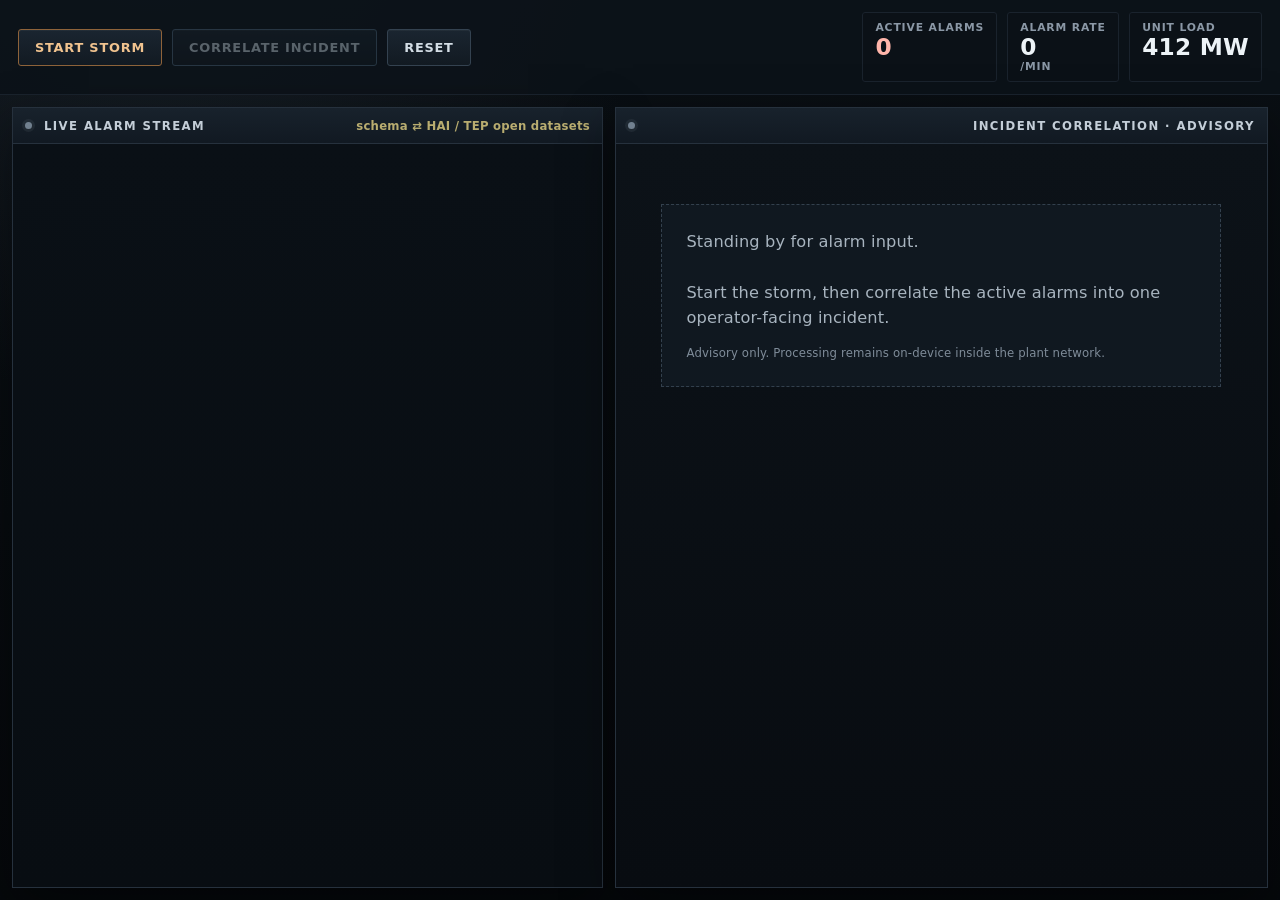
==== alarm_storm_demo.html @ d85c7715 "Initial pitch demo" ====
<!DOCTYPE html>
<html lang="en">
<head>
<meta charset="UTF-8">
<title>EdgeOps Control Room - Alarm Correlation Panel</title>
<style>
  :root{
    --bg:#070b0f;
    --bg2:#0b1117;
    --panel:#111820;
    --panel2:#0d141b;
    --panel3:#151e27;
    --line:#26313d;
    --line-soft:#1a232d;
    --text:#d9e2ea;
    --muted:#8b98a6;
    --faint:#5f6d7b;
    --steel:#aab6c2;
    --blue:#6f9fbe;
    --green:#75b77b;
    --red:#d85a5a;
    --orange:#d98a46;
    --yellow:#cbb75a;
    --dim-sev:#778392;
    --shadow:0 18px 50px rgba(0,0,0,.38);
    font-size:15px;
  }
  *{box-sizing:border-box; margin:0; padding:0;}
  html,body{height:100%;}
  body{
    min-height:100vh;
    overflow:hidden;
    display:flex;
    flex-direction:column;
    color:var(--text);
    font-family:"Aptos Display","Segoe UI Variable","Segoe UI",Roboto,system-ui,-apple-system,BlinkMacSystemFont,sans-serif;
    background:
      radial-gradient(circle at 12% -12%, rgba(73,91,108,.24), transparent 34%),
      linear-gradient(180deg,#0a0f14 0%,#070b0f 58%,#05080b 100%);
    letter-spacing:.01em;
  }
  body::before{
    content:"";
    position:fixed;
    inset:0;
    pointer-events:none;
    opacity:.26;
    background-image:linear-gradient(rgba(255,255,255,.025) 1px, transparent 1px),linear-gradient(90deg, rgba(255,255,255,.018) 1px, transparent 1px);
    background-size:32px 32px,32px 32px;
  }

  .statusHooks{display:none;}
  .badge{
    display:inline-flex;
    align-items:center;
    min-height:24px;
    padding:3px 9px;
    border-radius:3px;
    border:1px solid var(--line);
    background:#111922;
    color:#b8c4ce;
    font-size:.68rem;
    font-weight:800;
    letter-spacing:.07em;
    text-transform:uppercase;
    white-space:nowrap;
  }
  .badge.offline{background:#132015; color:#a9d5a9; border-color:#315437;}
  .badge.llm{background:#121b23; color:#b7cad8; border-color:#334657;}
  .badge.data{background:#171a20; color:#d4c47a; border-color:#5c5130;}

  .toolbar{
    position:relative;
    z-index:1;
    display:grid;
    grid-template-columns:auto auto auto 1fr;
    gap:10px;
    align-items:center;
    padding:12px 18px;
    background:rgba(12,19,26,.92);
    border-bottom:1px solid var(--line-soft);
  }
  button{
    font-family:inherit;
    font-size:.86rem;
    font-weight:800;
    letter-spacing:.06em;
    text-transform:uppercase;
    padding:10px 16px;
    border-radius:3px;
    border:1px solid #344250;
    cursor:pointer;
    background:linear-gradient(180deg,#1a2530,#121a22);
    color:#d3dde5;
    transition:border-color .15s, background .15s, transform .15s;
    box-shadow:inset 0 1px 0 rgba(255,255,255,.04);
  }
  button:hover{border-color:#698094; background:linear-gradient(180deg,#202c38,#151f28);}
  button:active{transform:translateY(1px);}
  button:disabled{opacity:.38; cursor:not-allowed; transform:none;}
  #btnStorm{border-color:#8e633a; color:#f0c38f;}
  #btnCorrelate{border-color:#526f86; color:#d6e5ef;}
  #btnCorrelate.pulse{animation:pulse 1.3s infinite;}
  @keyframes pulse{0%,100%{box-shadow:0 0 0 0 rgba(111,159,190,.34);}50%{box-shadow:0 0 0 7px rgba(111,159,190,0);}}

  .stats{
    justify-self:end;
    display:grid;
    grid-template-columns:repeat(3, minmax(112px,auto));
    gap:10px;
    color:var(--muted);
    font-size:.72rem;
    font-weight:800;
    letter-spacing:.08em;
    text-transform:uppercase;
  }
  .stats span{
    display:flex;
    flex-direction:column;
    gap:1px;
    min-width:112px;
    padding:8px 12px;
    background:#0b1117;
    border:1px solid var(--line-soft);
    border-radius:3px;
  }
  .stats b{color:#edf3f7; font-size:1.55rem; line-height:1.05; letter-spacing:.01em;}
  .stats .alarmcount b{color:#ffb5aa;}

  main{
    position:relative;
    z-index:1;
    flex:1;
    display:grid;
    grid-template-columns:minmax(420px,.95fr) minmax(480px,1.05fr);
    gap:12px;
    min-height:0;
    padding:12px;
  }

  .alarmPanel,
  .incidentPanel{
    display:flex;
    flex-direction:column;
    min-height:0;
    overflow:hidden;
    background:linear-gradient(180deg,rgba(17,24,32,.96),rgba(10,15,20,.96));
    border:1px solid var(--line);
    box-shadow:var(--shadow);
  }
  .panelTitle{
    display:flex;
    align-items:center;
    justify-content:space-between;
    gap:12px;
    min-height:36px;
    padding:9px 12px;
    font-size:.78rem;
    font-weight:900;
    letter-spacing:.12em;
    text-transform:uppercase;
    color:#c4ced8;
    background:linear-gradient(180deg,#18222c,#111922);
    border-bottom:1px solid var(--line);
  }
  .panelTitle::before{
    content:"";
    width:7px;
    height:7px;
    border-radius:50%;
    background:#71808f;
    box-shadow:0 0 0 3px rgba(113,128,143,.12);
    flex:0 0 auto;
  }
  .panelTitle span{margin-left:auto; color:#b9ad70 !important; font-weight:700; text-transform:none; letter-spacing:.02em;}

  #alarmList{
    flex:1;
    overflow-y:auto;
    padding:8px;
    background:linear-gradient(180deg,#0a1016,#080d12);
  }
  #alarmList::-webkit-scrollbar,
  #incidentBody::-webkit-scrollbar{width:10px;}
  #alarmList::-webkit-scrollbar-thumb,
  #incidentBody::-webkit-scrollbar-thumb{background:#26313d; border:2px solid #0a1016;}
  .alarm{
    display:grid;
    grid-template-columns:76px 62px minmax(92px,120px) minmax(0,1fr);
    gap:8px;
    align-items:center;
    min-height:34px;
    padding:7px 9px;
    margin-bottom:4px;
    border:1px solid #1a232d;
    border-left:5px solid #596575;
    border-radius:2px;
    background:#101820;
    font-size:.86rem;
    line-height:1.25;
    animation:slidein .22s ease;
  }
  @keyframes slidein{from{opacity:0; transform:translateY(-5px);}to{opacity:1; transform:translateY(0);}}
  .alarm span{min-width:0; overflow:hidden; text-overflow:ellipsis; white-space:nowrap;}
  .alarm .t{color:#a3afba; font-size:.8rem; font-weight:700;}
  .alarm .sev{font-size:.72rem; font-weight:900; letter-spacing:.08em; text-transform:uppercase;}
  .alarm .tag{color:#e2edf5; font-size:.84rem; font-weight:900;}
  .alarm.CRITICAL{background:linear-gradient(90deg,rgba(152,48,43,.72),rgba(31,23,25,.96)); border-left-color:#ff6b5f; border-color:#8d3c35; box-shadow:0 0 0 1px rgba(216,90,90,.2);}
  .alarm.CRITICAL .sev{color:#ffd0ca;}
  .alarm.HIGH{background:linear-gradient(90deg,rgba(103,62,31,.40),rgba(18,24,30,.92)); border-left-color:var(--orange); border-color:#4c3828;}
  .alarm.HIGH .sev{color:#f0be89;}
  .alarm.MEDIUM{background:linear-gradient(90deg,rgba(90,78,33,.34),rgba(18,24,30,.92)); border-left-color:var(--yellow); border-color:#474126;}
  .alarm.MEDIUM .sev{color:#dfd287;}
  .alarm.LOW{background:#101820; border-left-color:#5b6775;}
  .alarm.LOW .sev{color:#8794a2;}

  #incidentBody{
    flex:1;
    overflow-y:auto;
    padding:14px;
    background:linear-gradient(180deg,#0c1218,#080c11);
  }
  .placeholder{
    max-width:560px;
    margin:46px auto 0;
    color:#a8b4bf;
    font-size:1.08rem;
    line-height:1.55;
    padding:24px;
    text-align:left;
    background:#101820;
    border:1px dashed #33404d;
  }
  .placeholder b{color:#dce8ef !important;}
  .placeholder span{display:block; margin-top:14px; color:#7f8c99; font-size:.78rem !important;}
  .spinner{display:none; text-align:center; margin:46px auto; padding:28px; color:#c8d8e2; background:#101820; border:1px solid var(--line); max-width:480px;}
  .spinnerLabel{font-size:1.22rem; font-weight:900; letter-spacing:.08em; text-transform:uppercase;}
  .spinner .dots::after{content:""; animation:dots 1.2s steps(4) infinite;}
  @keyframes dots{0%{content:"";}25%{content:".";}50%{content:"..";}75%{content:"...";}}
  .stage{font-size:.92rem; color:var(--muted); margin-top:10px;}

  .card{
    background:#101820;
    border:1px solid #33404d;
    box-shadow:var(--shadow);
    animation:slidein .3s ease;
  }
  .card h2{
    display:flex;
    align-items:center;
    gap:10px;
    padding:16px 18px;
    color:#fff2ef;
    background:linear-gradient(90deg,rgba(132,40,36,.92),rgba(33,24,26,.96));
    border-bottom:1px solid #743630;
    border-left:8px solid #ff6b5f;
    font-size:1.45rem;
    font-weight:950;
    line-height:1.2;
  }
  .card .meta{
    padding:10px 18px;
    color:#b8c3cd;
    background:#0c1218;
    border-bottom:1px solid var(--line-soft);
    font-size:.9rem;
    font-weight:750;
  }
  .section{padding:16px 18px; border-bottom:1px solid var(--line-soft);}
  .section:last-child{border-bottom:0;}
  .section h3{
    display:flex;
    align-items:center;
    gap:8px;
    margin-bottom:10px;
    color:#c6d0da;
    font-size:.78rem;
    font-weight:900;
    letter-spacing:.12em;
    text-transform:uppercase;
  }
  .rootcause{
    border:1px solid #8d3c35;
    border-left:8px solid #ff6b5f;
    background:linear-gradient(90deg,rgba(126,39,35,.72),rgba(16,24,32,.98));
    padding:18px 20px;
    color:#f3f7fa;
    font-size:1.35rem;
    line-height:1.38;
    font-weight:700;
  }
  .rootcause b{color:#fff1ee;}
  .conf{
    margin-left:auto;
    padding:5px 9px;
    border-radius:2px;
    background:#2c1514;
    color:#ffd0ca;
    border:1px solid #8d3c35;
    font-size:.72rem;
    font-weight:900;
    letter-spacing:.08em;
  }
  .chain{
    position:relative;
    display:grid;
    gap:12px;
    font-size:1.04rem;
    line-height:1.35;
  }
  .chain::before{
    content:"";
    position:absolute;
    left:93px;
    top:18px;
    bottom:18px;
    width:3px;
    background:linear-gradient(180deg,#ff6b5f,#d98a46 48%,#4b5967);
    border-radius:999px;
  }
  .chain li{
    list-style:none;
    display:grid;
    grid-template-columns:78px 24px minmax(0,1fr);
    gap:10px;
    align-items:start;
    padding:0;
    border-bottom:0;
    position:relative;
  }
  .chain .ct{
    color:#d2dbe3;
    font-size:.95rem;
    font-weight:850;
    padding-top:10px;
    text-align:right;
  }
  .chain .node{
    position:relative;
    z-index:1;
    width:17px;
    height:17px;
    margin:11px auto 0;
    border-radius:50%;
    background:#d98a46;
    border:3px solid #101820;
    box-shadow:0 0 0 2px rgba(217,138,70,.55);
  }
  .chain li:first-child .node{
    width:21px;
    height:21px;
    margin-top:9px;
    background:#ff6b5f;
    box-shadow:0 0 0 3px rgba(255,107,95,.38),0 0 22px rgba(255,107,95,.35);
  }
  .chain .event{
    min-height:42px;
    padding:10px 12px;
    background:#0c131a;
    border:1px solid #263340;
    border-left:4px solid #d98a46;
    color:#dce5ed;
    font-weight:720;
  }
  .chain li:first-child .event{
    background:linear-gradient(90deg,rgba(126,39,35,.62),rgba(12,19,26,.98));
    border-color:#8d3c35;
    border-left-color:#ff6b5f;
    color:#fff2ef;
    font-weight:850;
  }
  .cite{
    margin-bottom:6px;
    padding:8px 10px;
    color:#aeb9c4;
    background:#0c131a;
    border:1px solid #222d38;
    border-left:4px solid #566575;
    font-size:.86rem;
    line-height:1.4;
  }
  .cite b{color:#d3dce4;}
  .llmCite{margin-top:8px;}
  .actions{display:grid; gap:10px;}
  .actions li{
    list-style:none;
    padding:13px 14px 13px 42px;
    position:relative;
    background:#0d1710;
    border:1px solid #25392a;
    color:#d8e5d8;
    font-size:1.08rem;
    font-weight:750;
    line-height:1.35;
  }
  .actions li::before{
    content:"";
    position:absolute;
    left:16px;
    top:19px;
    width:10px;
    height:10px;
    border-radius:50%;
    background:var(--green);
  }
  .summary{
    background:#0b1117;
    border:1px solid #222d38;
    padding:10px;
    color:#aeb9c4;
    font-size:.86rem;
    line-height:1.45;
    white-space:pre-wrap;
  }
  .perfline{
    margin:0;
    padding:7px 14px;
    color:#778391 !important;
    background:#090e13;
    border-top:1px solid var(--line-soft);
    font-size:.68rem;
    line-height:1.35;
  }
  .perfline b{color:#a9d3ac;}
  .secondaryReport{
    padding:10px 18px;
    color:#7f8b97;
    background:#090e13;
    border-top:1px solid var(--line-soft);
    font-size:.78rem;
    line-height:1.35;
  }
  .secondaryReport b{color:#aeb8c2;}

  @media (max-width:1100px){
    .toolbar{grid-template-columns:1fr 1fr 1fr;}
    .stats{grid-column:1 / -1; justify-self:stretch; grid-template-columns:repeat(3,1fr);}
    main{grid-template-columns:1fr; overflow:auto;}
    body{overflow:auto;}
    .alarmPanel,.incidentPanel{min-height:430px;}
  }
  @media (max-width:720px){
    .toolbar{display:flex; flex-wrap:wrap; padding:10px;}
    button{flex:1 1 160px;}
    .stats{display:grid; grid-template-columns:1fr; width:100%;}
    main{padding:8px; gap:8px;}
    .alarm{grid-template-columns:66px 54px 88px minmax(0,1fr); gap:6px; font-size:.78rem;}
    .chain::before{left:79px;}
    .chain li{grid-template-columns:64px 24px minmax(0,1fr);}
  }
</style>

</head>
<body>

<div class="statusHooks" aria-hidden="true">
  <span class="badge llm" id="llmBadge">EDGE LLM: checking…</span>
  <span class="badge data" id="dataBadge">DATA: …</span>
  <span class="clock" id="clock"></span>
</div>

<div class="toolbar">
  <button id="btnStorm">Start Storm</button>
  <button id="btnCorrelate" disabled>Correlate Incident</button>
  <button id="btnReset">Reset</button>
  <div class="stats">
    <span class="alarmcount">ACTIVE ALARMS <b id="stAlarms">0</b></span>
    <span>ALARM RATE <b id="stRate">0</b>/min</span>
    <span>UNIT LOAD <b id="stLoad">412 MW</b></span>
  </div>
</div>

<main>
  <div class="alarmPanel">
    <div class="panelTitle">Live Alarm Stream<span id="srcNote"></span></div>
    <div id="alarmList"></div>
  </div>

  <div class="incidentPanel">
    <div class="panelTitle">Incident Correlation · Advisory</div>
    <div id="incidentBody">
      <div class="placeholder" id="placeholder">
        Standing by for alarm input.<br><br>
        Start the storm, then correlate the active alarms into one operator-facing incident.
        <span>Advisory only. Processing remains on-device inside the plant network.</span>
      </div>
      <div class="spinner" id="spinner">
        <div class="spinnerLabel">Edge Analysis Running<span class="dots"></span></div>
        <div class="stage" id="stage"></div>
      </div>
      <div id="result"></div>
    </div>
  </div>
</main>

<!-- REAL-DATA MODE: uncomment the next line to drive the demo from open ICS data.
     alarms_dataset.js is already generated from HAI 21.03 (test1.csv) by dataset_to_alarms.py. -->
<!-- <script src="alarms_dataset.js"></script> -->

<script>
/* ============== DATA SOURCE / OPEN-DATASET GROUNDING ==============
   The alarm stream below ships as a curated synthetic cascade so the demo
   runs by double-click with zero setup. To run it on REAL public ICS
   benchmark data instead:
     1. Download an open dataset:
          HAI  (primary):  github.com/icsdataset/hai   (turbine/boiler/CW SCADA)
          TEP  (backup) :  Tennessee Eastman fault-diagnosis benchmark
     2. python3 dataset_to_alarms.py <dataset>.csv     -> alarms_dataset.js
     3. Add, just above this <script>:
          <script src="alarms_dataset.js"><\/script>
   When window.DATASET_ALARMS is present the demo auto-switches to the
   dataset-derived stream (DATA badge turns purple). For a real customer you
   only swap the CSV + tag mapping + SOP/maintenance docs.
   ================================================================ */

/* ================= CONFIG — edit freely ================= */
const OLLAMA_URL  = "http://localhost:11434";
const OLLAMA_MODEL = "llama3.1";      // or qwen2.5:7b, phi3, ...
const STORM_SPEED_MS = 380;           // delay between alarms
/* ======================================================== */

/* ---------- Synthetic SCADA alarm cascade ---------- */
const ALARMS = [
 ["14:02:13","CRITICAL","CWP-2-MTR","Cooling water pump CWP-2 motor overcurrent trip"],
 ["14:02:14","HIGH","CWP-2-FLW","Cooling water pump CWP-2 discharge flow LOW"],
 ["14:02:15","HIGH","CW-HDR-PRS","Cooling water header pressure LOW"],
 ["14:02:18","MEDIUM","CWP-1-LOAD","Cooling water pump CWP-1 load HIGH (single-pump operation)"],
 ["14:02:22","LOW","AUX-BUS-A","Aux bus A current deviation"],
 ["14:02:31","MEDIUM","LO-CLR-TMP","Lube oil cooler outlet temperature rising"],
 ["14:02:40","HIGH","LO-TMP","Turbine lube oil temperature HIGH"],
 ["14:02:47","LOW","COND-VAC","Condenser vacuum deviation"],
 ["14:02:55","MEDIUM","GEN-STR-TMP","Generator stator cooling water temp rising"],
 ["14:03:05","CRITICAL","BRG-2-TMP","Turbine bearing #2 metal temperature HIGH-HIGH"],
 ["14:03:08","CRITICAL","BRG-3-TMP","Turbine bearing #3 metal temperature HIGH-HIGH"],
 ["14:03:12","HIGH","BRG-1-TMP","Turbine bearing #1 metal temperature HIGH"],
 ["14:03:19","MEDIUM","LO-PRS","Lube oil pressure fluctuation"],
 ["14:03:30","CRITICAL","VIB-ST3","Turbine shaft vibration HIGH (bearing #2/#3 plane)"],
 ["14:03:35","HIGH","VIB-TREND","Vibration trend rate-of-change alarm"],
 ["14:03:41","MEDIUM","GOV-DEV","Governor valve position deviation"],
 ["14:03:48","CRITICAL","ST3-TRIP","TURBINE PROTECTIVE TRIP — ST-3 (vibration + bearing temp)"],
 ["14:03:49","CRITICAL","GEN-BRK","Generator breaker 52G-3 OPEN"],
 ["14:03:49","HIGH","ST3-SPD","Turbine speed decaying — coast-down initiated"],
 ["14:03:50","HIGH","MS-PRS","Main steam pressure rising — turbine trip"],
 ["14:03:51","HIGH","BYP-VLV","HP bypass valve OPEN — auto"],
 ["14:03:52","MEDIUM","RH-TMP","Reheat steam temperature deviation"],
 ["14:03:53","HIGH","HRSG3-LVL","HRSG-3 drum level transient HIGH"],
 ["14:03:54","MEDIUM","FW-FLW","Feedwater flow mismatch"],
 ["14:03:55","HIGH","GT3-RB","Gas turbine GT-3 runback initiated"],
 ["14:03:56","MEDIUM","GT3-EXH","GT-3 exhaust temperature spread alarm"],
 ["14:03:57","LOW","DEAER-PRS","Deaerator pressure deviation"],
 ["14:03:58","MEDIUM","COND-LVL","Condenser hotwell level rising"],
 ["14:03:59","LOW","CEP-LOAD","Condensate pump load change"],
 ["14:04:00","HIGH","UNIT-MW","Unit 3 load rejection — output 412→0 MW"],
 ["14:04:02","MEDIUM","FREQ-DEV","Grid frequency support deviation notice"],
 ["14:04:04","LOW","TRAFO-TAP","Main transformer tap changer operation"],
 ["14:04:07","MEDIUM","SEAL-STM","Gland seal steam pressure deviation"],
 ["14:04:10","LOW","DC-CHG","DC charger load step"],
 ["14:04:13","MEDIUM","TG-JACK","Jacking oil pump auto-start"],
 ["14:04:16","LOW","HVAC-CR","Control room HVAC load alarm"],
 ["14:04:20","MEDIUM","BRG-2-TMP","Bearing #2 temperature still HIGH — coast-down"],
 ["14:04:25","LOW","CW-CHEM","Cooling water chemistry sampler offline"],
 ["14:04:31","MEDIUM","LO-TNK-LVL","Lube oil tank level transient"],
 ["14:04:38","LOW","AUX-STM","Auxiliary steam header pressure deviation"],
 ["14:04:45","MEDIUM","ST3-ECC","Turbine shaft eccentricity monitor — coast-down watch"],
 ["14:04:52","LOW","OPC-LINK","OPC-UA historian buffer backlog (local)"]
];

/* ---------- Simulated RAG knowledge base ---------- */
const RAG_DOCS = [
 {id:"WO-2026-0871", title:"Work Order (3 weeks ago)", text:"CWP-2 motor: abnormal vibration and elevated winding temperature noted during routine inspection. Bearing replacement recommended. Maintenance DEFERRED to next planned outage due to parts lead time."},
 {id:"SOP-114", title:"SOP — Turbine Trip on High Vibration / Bearing Temp", text:"Following protective trip: confirm coast-down, keep jacking & lube oil pumps in service, do not restart until bearing inspection complete and cooling water system redundancy restored."},
 {id:"INC-2024-031", title:"Past Incident Report", text:"Similar event 2024: single cooling water pump trip at full load led to bearing temperature excursion within 90 seconds. Recommendation: treat CW pump trips at >90% load as imminent turbine trip risk."}
];

/* ---------- Source selection: real open dataset overrides synthetic ---------- */
const DATA_FROM_DATASET = Array.isArray(window.DATASET_ALARMS) && window.DATASET_ALARMS.length > 0;
const ACTIVE_ALARMS = DATA_FROM_DATASET ? window.DATASET_ALARMS : ALARMS;
const ACTIVE_RAG    = (DATA_FROM_DATASET && Array.isArray(window.DATASET_RAG)) ? window.DATASET_RAG : RAG_DOCS;

/* ---------- Pre-computed analysis (mock mode + ground truth) ---------- */
const MOCK_RESULT = {
 title:"INCIDENT #2026-0610-A — Unit 3 Turbine Trip",
 rootcause:"<b>Cooling water pump CWP-2 motor failure</b> (overcurrent trip at 14:02:13). Loss of cooling capacity at full load caused lube oil and bearing temperature excursion, leading to high shaft vibration and a turbine protective trip 95 seconds later. The remaining 35+ alarms are downstream consequences, not independent faults.",
 confidence:"HIGH",
 chain:[
  ["14:02:13","CWP-2 motor overcurrent trip — ROOT CAUSE"],
  ["14:02:15","Cooling water header pressure low → reduced heat removal"],
  ["14:02:40","Lube oil temperature high → bearing oil film degradation"],
  ["14:03:05","Bearing #2/#3 metal temp HIGH-HIGH"],
  ["14:03:30","Shaft vibration HIGH (thermal bow / oil film)"],
  ["14:03:48","Turbine protective trip ST-3 → load rejection, ~35 cascade alarms"]
 ],
 citations:[
  ["WO-2026-0871","CWP-2 abnormal vibration was reported 3 weeks ago; bearing replacement was deferred. Strongly consistent with today's motor failure."],
  ["SOP-114","Post-trip: maintain lube oil & jacking pumps, no restart before bearing inspection and CW redundancy restored."],
  ["INC-2024-031","Identical failure mode in 2024: single CW pump trip at high load → bearing excursion within ~90s."]
 ],
 actions:[
  "Verify turbine coast-down; keep jacking oil and AC lube oil pumps in service (SOP-114).",
  "Isolate CWP-2 electrically; inspect motor bearings — link to deferred WO-2026-0871.",
  "Confirm CWP-1 stable for shutdown cooling loads; restore CW redundancy before any restart.",
  "Schedule bearing #2/#3 inspection before restart clearance.",
  "Flag maintenance-deferral policy for review: deferred CWP-2 work order preceded this trip."
 ],
 summary:"SHIFT HANDOVER — Unit 3, 14:02–14:05\nTurbine ST-3 tripped on high vibration/bearing temperature following CWP-2 motor failure at full load (412 MW). 42 alarms correlated to a single incident. Root cause: CWP-2 motor overcurrent trip (deferred maintenance item WO-2026-0871). Unit in coast-down, lube oil & jacking pumps in service. Restart blocked pending bearing inspection and CW redundancy restoration. No grid penalty event recorded."
};

/* ---------- UI wiring ---------- */
const $ = id => document.getElementById(id);
let alarmCount = 0, stormDone = false, llmOnline = false;

setInterval(()=>{ $("clock").textContent = new Date().toLocaleString(); },1000);
$("clock").textContent = new Date().toLocaleString();

/* Data-provenance badge: show whether we're on a real open dataset or synthetic */
(function(){
  if(DATA_FROM_DATASET){
    const m = window.DATASET_META || {};
    $("dataBadge").textContent = "DATA: " + (m.source_type||"OPEN DATASET") + " (open benchmark)";
    $("srcNote").textContent = "derived from " + (m.source_file||m.source_type||"open ICS dataset");
  }else{
    $("dataBadge").textContent = "DATA: SYNTHETIC CASCADE";
    $("srcNote").textContent = "schema ⇄ HAI / TEP open datasets";
  }
})();

/* Detect local Ollama (optional) */
fetch(OLLAMA_URL+"/api/tags",{signal:AbortSignal.timeout(1500)})
 .then(r=>r.ok?r.json():Promise.reject())
 .then(()=>{ llmOnline=true; $("llmBadge").textContent="EDGE LLM: OLLAMA · "+OLLAMA_MODEL; })
 .catch(()=>{ $("llmBadge").textContent="EDGE LLM: LOCAL (DEMO MODE)"; });

$("btnStorm").onclick = () => {
  $("btnStorm").disabled = true;
  let i = 0;
  const iv = setInterval(()=>{
    if(i >= ACTIVE_ALARMS.length){
      clearInterval(iv); stormDone = true;
      $("btnCorrelate").disabled = false;
      $("btnCorrelate").classList.add("pulse");
      return;
    }
    addAlarm(ACTIVE_ALARMS[i]); i++;
  }, STORM_SPEED_MS);
};

function addAlarm([t,sev,tag,msg]){
  const d = document.createElement("div");
  d.className = "alarm "+sev;
  d.innerHTML = `<span class="t">${t}</span><span class="sev">${sev}</span><span class="tag">${tag}</span><span>${msg}</span>`;
  $("alarmList").prepend(d);
  alarmCount++;
  $("stAlarms").textContent = alarmCount;
  $("stRate").textContent = Math.min(99, Math.round(alarmCount*1.6));
  if(tag==="ST3-TRIP"){ $("stLoad").textContent="0 MW"; $("stLoad").style.color="var(--red)"; }
}

$("btnCorrelate").onclick = async () => {
  $("btnCorrelate").disabled = true;
  $("btnCorrelate").classList.remove("pulse");
  $("placeholder").style.display = "none";
  $("spinner").style.display = "block";
  const t0 = performance.now();

  const stages = [`Normalizing ${ACTIVE_ALARMS.length} alarm events…`,"Building event timeline…","Retrieving context: SOPs · work orders · incident history (local vector DB)…","Running root-cause reasoning on edge LLM…"];
  for(let s of stages){ $("stage").textContent = s; await sleep(llmOnline?900:1100); }

  let result = (DATA_FROM_DATASET ? buildDatasetResult() : MOCK_RESULT), llmNote = "";
  if(llmOnline){
    try{
      const prompt = buildPrompt();
      const r = await fetch(OLLAMA_URL+"/api/generate",{method:"POST",
        body: JSON.stringify({model:OLLAMA_MODEL, prompt, stream:false}),
        signal: AbortSignal.timeout(60000)});
      const j = await r.json();
      llmNote = j.response || "";
    }catch(e){ llmNote = ""; }
  }

  const ms = ((performance.now()-t0)/1000).toFixed(1);
  $("spinner").style.display = "none";
  renderResult(result, ms, llmNote);
};

/* Build a coherent incident card from real dataset-derived alarms (offline mock path).
   Used when alarms_dataset.js is loaded so the analysis matches the data, not CWP-2. */
function buildDatasetResult(){
  const m = window.DATASET_META || {};
  const A = ACTIVE_ALARMS;
  const strip = s => s.replace(/^ROOT CAUSE\s*-\s*/i, "");
  const rc = A.find(a=>/ROOT CAUSE/i.test(a[3])) || A[0];
  const chain = A.filter(a=>a[1]==="CRITICAL"||a[1]==="HIGH").slice(0,6)
                 .map(a=>[a[0], `${a[2]} — ${strip(a[3])}`]);
  return {
    title: `INCIDENT — ${m.source_type||"OPEN DATASET"} anomaly window`,
    rootcause: `<b>${rc[2]}</b> shows the first / largest deviation (${rc[0]}: ${strip(rc[3])}). `
             + `${A.length} alarms — derived from the ${m.source_type||"open ICS"} benchmark — correlate to this single onset; `
             + `the later tags are downstream consequences, not independent faults.`,
    confidence: "MEDIUM",
    chain: chain.length ? chain : A.slice(0,6).map(a=>[a[0], `${a[2]} — ${strip(a[3])}`]),
    citations: ACTIVE_RAG.map(d=>[d.id, d.text]),
    actions: [
      `Inspect the asset behind tag ${rc[2]} (earliest deviation in the window).`,
      "Cross-check deferred maintenance / open work orders for that tag.",
      "Confirm redundancy on the affected loop before continuing operation.",
      "Record the correlated incident and attach the shift-handover below."
    ],
    summary: `SHIFT HANDOVER — ${m.source_type||"dataset"} window\n`
           + `${A.length} alarms correlated to one incident. Earliest/strongest deviation: `
           + `${rc[2]} at ${rc[0]}. Source: ${m.source_file||m.source_type||"open ICS benchmark"}. `
           + `Per customer, swap tag mapping + SOP/maintenance docs.`
  };
}

function buildPrompt(){
  const log = ACTIVE_ALARMS.map(a=>`${a[0]} [${a[1]}] ${a[2]}: ${a[3]}`).join("\n");
  const ctx = ACTIVE_RAG.map(d=>`(${d.id}) ${d.title}: ${d.text}`).join("\n");
  return `You are an assistant for power plant operators. Given this alarm log and retrieved context, state the single root cause in 2 sentences.\n\nALARM LOG:\n${log}\n\nRETRIEVED CONTEXT:\n${ctx}\n\nROOT CAUSE:`;
}

function renderResult(r, ms, llmNote){
  $("result").innerHTML = `
  <div class="card">
    <h2>CRITICAL EVENT · ${r.title}</h2>
    <div class="meta">${ACTIVE_ALARMS.length} alarms correlated into 1 incident · edge analysis ${ms}s</div>

    <div class="section">
      <h3>Root Cause <span class="conf">${r.confidence}</span></h3>
      <div class="rootcause">${r.rootcause}</div>
      ${llmNote?`<div class="cite llmCite"><b>Edge LLM (${OLLAMA_MODEL})</b> ${esc(llmNote).slice(0,600)}</div>`:""}
    </div>

    <div class="section">
      <h3>Critical Timeline</h3>
      <ul class="chain">${r.chain.map(c=>`<li><span class="ct">${c[0]}</span><span class="node"></span><span class="event">${c[1]}</span></li>`).join("")}</ul>
    </div>

    <div class="section">
      <h3>Operator Actions</h3>
      <ul class="actions">${r.actions.slice(0,4).map(a=>`<li>${a}</li>`).join("")}</ul>
    </div>

    <div class="secondaryReport"><b>Evidence:</b> ${r.citations.map(c=>c[0]).join(" · ")} · <b>Mode:</b> on-device advisory · <b>Cloud:</b> 0 calls</div>
  </div>`;
}

$("btnReset").onclick = () => {
  $("alarmList").innerHTML=""; $("result").innerHTML="";
  $("placeholder").style.display="block"; $("spinner").style.display="none";
  alarmCount=0; stormDone=false;
  $("stAlarms").textContent="0"; $("stRate").textContent="0";
  $("stLoad").textContent="412 MW"; $("stLoad").style.color="";
  $("btnStorm").disabled=false; $("btnCorrelate").disabled=true;
  $("btnCorrelate").classList.remove("pulse");
};

const sleep = ms => new Promise(r=>setTimeout(r,ms));
const esc = s => s.replace(/[&<>]/g, c=>({"&":"&amp;","<":"&lt;",">":"&gt;"}[c]));
</script>
</body>
</html>
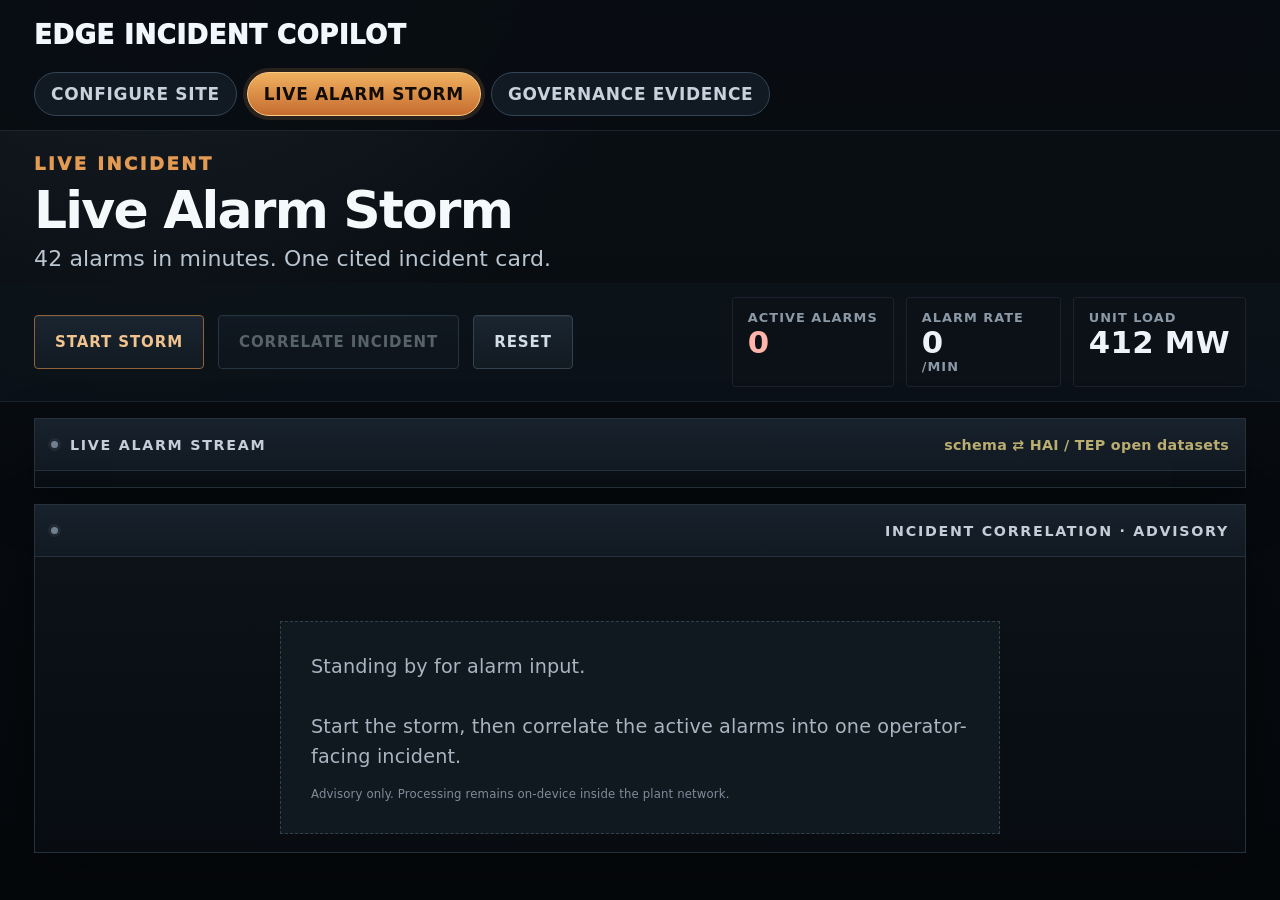
==== commit 1464d7ad: "Polish static demo flow" ====
--- a/alarm_storm_demo.html
+++ b/alarm_storm_demo.html
@@ -2,7 +2,8 @@
 <html lang="en">
 <head>
 <meta charset="UTF-8">
-<title>EdgeOps Control Room - Alarm Correlation Panel</title>
+<meta name="viewport" content="width=device-width, initial-scale=1.0">
+<title>Live Alarm Storm - Edge Incident Copilot</title>
 <style>
   :root{
     --bg:#070b0f;
@@ -449,15 +450,36 @@
     .chain li{grid-template-columns:64px 24px minmax(0,1fr);}
   }
 </style>
+<link rel="stylesheet" href="demo.css">
 
 </head>
-<body>
-
-<div class="statusHooks" aria-hidden="true">
-  <span class="badge llm" id="llmBadge">EDGE LLM: checking…</span>
-  <span class="badge data" id="dataBadge">DATA: …</span>
+<body class="alarmDemo">
+
+<nav class="demoNav" aria-label="Demo flow">
+  <div class="demoBrand">Edge Incident Copilot</div>
+  <div class="demoSteps">
+    <a class="stepPill" href="configure_site.html">Configure Site</a>
+    <a class="stepPill active" href="alarm_storm_demo.html">Live Alarm Storm</a>
+    <a class="stepPill" href="compliance.html">Governance Evidence</a>
+  </div>
+</nav>
+
+<div class="statusHooks statusHooksHidden" aria-hidden="true">
+  <span class="badge bigBadge safe">READ-ONLY</span>
+  <span class="badge bigBadge safe" id="llmBadge">EDGE LLM: checking...</span>
+  <span class="badge bigBadge data" id="dataBadge">DATA: ...</span>
+  <span class="badge bigBadge safe">CLOUD: 0 CALLS</span>
+  <span class="badge bigBadge warn">ADVISORY ONLY</span>
   <span class="clock" id="clock"></span>
 </div>
+
+<header class="alarmPageHero">
+  <div>
+    <div class="heroKicker">Live Incident</div>
+    <h1>Live Alarm Storm</h1>
+    <p>42 alarms in minutes. One cited incident card.</p>
+  </div>
+</header>
 
 <div class="toolbar">
   <button id="btnStorm">Start Storm</button>
@@ -627,7 +649,7 @@
 /* Detect local Ollama (optional) */
 fetch(OLLAMA_URL+"/api/tags",{signal:AbortSignal.timeout(1500)})
  .then(r=>r.ok?r.json():Promise.reject())
- .then(()=>{ llmOnline=true; $("llmBadge").textContent="EDGE LLM: OLLAMA · "+OLLAMA_MODEL; })
+ .then(()=>{ llmOnline=true; $("llmBadge").textContent="EDGE LLM: OLLAMA - "+OLLAMA_MODEL; })
  .catch(()=>{ $("llmBadge").textContent="EDGE LLM: LOCAL (DEMO MODE)"; });
 
 $("btnStorm").onclick = () => {
@@ -740,7 +762,13 @@
       <ul class="actions">${r.actions.slice(0,4).map(a=>`<li>${a}</li>`).join("")}</ul>
     </div>
 
-    <div class="secondaryReport"><b>Evidence:</b> ${r.citations.map(c=>c[0]).join(" · ")} · <b>Mode:</b> on-device advisory · <b>Cloud:</b> 0 calls</div>
+    <div class="section">
+      <h3>Evidence</h3>
+      ${r.citations.map(c=>`<div class="cite"><b>${c[0]}</b> ${c[1]}</div>`).join("")}
+    </div>
+
+    <div class="secondaryReport"><b>Mode:</b> on-device advisory · <b>Cloud:</b> 0 calls · <b>Control write-back:</b> disabled</div>
+    <div class="resultCta"><a class="primaryCta" href="compliance.html">View Governance Evidence -></a></div>
   </div>`;
 }
 
--- a/demo.css
+++ b/demo.css
@@ -0,0 +1,424 @@
+:root{
+  --demo-bg:#060a0e;
+  --demo-bg-2:#0b1117;
+  --demo-panel:#101820;
+  --demo-panel-2:#151f29;
+  --demo-line:#2b3744;
+  --demo-line-soft:#1b2530;
+  --demo-text:#e4edf4;
+  --demo-muted:#9aa8b5;
+  --demo-blue:#6fb2df;
+  --demo-green:#8ed08d;
+  --demo-red:#ff6b5f;
+  --demo-orange:#e39a52;
+  --demo-yellow:#dbc663;
+  --demo-shadow:0 24px 70px rgba(0,0,0,.44);
+}
+
+*{box-sizing:border-box;}
+html{background:var(--demo-bg);}
+body.demoPage,
+body.presentationPage{
+  min-height:100vh;
+  margin:0;
+  color:var(--demo-text);
+  font-family:"Segoe UI Variable","Segoe UI",system-ui,-apple-system,BlinkMacSystemFont,sans-serif;
+  background:
+    radial-gradient(circle at 12% -8%, rgba(111,178,223,.22), transparent 33%),
+    radial-gradient(circle at 86% 4%, rgba(227,154,82,.14), transparent 30%),
+    linear-gradient(180deg,#0b1117 0%,#060a0e 62%,#04070a 100%);
+  letter-spacing:.01em;
+}
+body.demoPage::before,
+body.presentationPage::before{
+  content:"";
+  position:fixed;
+  inset:0;
+  pointer-events:none;
+  opacity:.22;
+  background-image:linear-gradient(rgba(255,255,255,.034) 1px, transparent 1px),linear-gradient(90deg, rgba(255,255,255,.024) 1px, transparent 1px);
+  background-size:36px 36px,36px 36px;
+}
+
+.demoNav{
+  position:relative;
+  z-index:5;
+  display:grid;
+  grid-template-columns:minmax(260px,1fr) auto;
+  gap:22px;
+  align-items:center;
+  padding:20px 34px 14px;
+  border-bottom:1px solid var(--demo-line-soft);
+  background:rgba(8,13,18,.9);
+  backdrop-filter:blur(10px);
+}
+.demoBrand{
+  color:#f2f7fb;
+  font-size:26px;
+  font-weight:950;
+  letter-spacing:.02em;
+  text-transform:uppercase;
+}
+.demoSteps{
+  display:flex;
+  flex-wrap:wrap;
+  justify-content:flex-end;
+  gap:10px;
+}
+.stepPill{
+  display:inline-flex;
+  align-items:center;
+  min-height:44px;
+  padding:10px 16px;
+  border:1px solid #344555;
+  border-radius:999px;
+  background:#111a23;
+  color:#c7d2dc;
+  font-size:17px;
+  font-weight:900;
+  text-decoration:none;
+  text-transform:uppercase;
+  letter-spacing:.04em;
+}
+.stepPill.active{
+  background:linear-gradient(180deg,#f0b15f,#c56c2f);
+  border-color:#ffcb84;
+  color:#120c07;
+  box-shadow:0 0 0 4px rgba(227,154,82,.15);
+}
+.demoStatusStrip,
+.statusHooks{
+  position:relative;
+  z-index:4;
+  display:flex !important;
+  flex-wrap:wrap;
+  gap:10px;
+  align-items:center;
+  padding:12px 34px;
+  background:rgba(12,19,26,.78);
+  border-bottom:1px solid var(--demo-line-soft);
+}
+.bigBadge,
+.badge.bigBadge,
+.statusHooks .badge,
+.statusHooks .clock{
+  display:inline-flex;
+  align-items:center;
+  min-height:34px;
+  padding:7px 12px;
+  border-radius:4px;
+  border:1px solid #3a4a58;
+  background:#121c25;
+  color:#cbd7e1;
+  font-size:14px;
+  font-weight:950;
+  letter-spacing:.07em;
+  text-transform:uppercase;
+  white-space:nowrap;
+}
+.bigBadge.safe{border-color:#395c3c; background:#102016; color:#bde8bd;}
+.bigBadge.warn{border-color:#80562e; background:#24170d; color:#ffd09a;}
+.bigBadge.block{border-color:#78403c; background:#251213; color:#ffbbb4;}
+
+.demoShell{
+  position:relative;
+  z-index:1;
+  width:min(1780px, calc(100vw - 64px));
+  margin:0 auto;
+  padding:34px 0 44px;
+}
+.demoHero{
+  display:grid;
+  grid-template-columns:minmax(0,1fr) auto;
+  gap:28px;
+  align-items:end;
+  margin-bottom:26px;
+}
+.demoHero h1{
+  margin:0;
+  color:#f5f9fc;
+  font-size:clamp(44px,4vw,60px);
+  line-height:1.02;
+  letter-spacing:-.035em;
+}
+.demoHero p{
+  max-width:1120px;
+  margin:14px 0 0;
+  color:#b9c6d1;
+  font-size:clamp(20px,1.35vw,25px);
+  line-height:1.35;
+}
+.heroKicker{
+  color:var(--demo-orange);
+  font-size:18px;
+  font-weight:950;
+  letter-spacing:.14em;
+  text-transform:uppercase;
+  margin-bottom:10px;
+}
+.cardGrid{
+  display:grid;
+  grid-template-columns:repeat(3,minmax(0,1fr));
+  gap:18px;
+}
+.bigCard{
+  min-height:235px;
+  padding:24px;
+  background:linear-gradient(180deg,rgba(21,31,41,.96),rgba(12,18,24,.96));
+  border:1px solid var(--demo-line);
+  border-top:4px solid #546575;
+  box-shadow:var(--demo-shadow);
+}
+.bigCard h2,
+.bigCard h3{
+  margin:0 0 16px;
+  color:#f3f7fb;
+  font-size:clamp(24px,1.8vw,32px);
+  line-height:1.1;
+}
+.bigCard p,
+.bigCard li{
+  color:#c7d3dd;
+  font-size:20px;
+  line-height:1.36;
+}
+.bigCard ul{
+  display:grid;
+  gap:9px;
+  margin:0;
+  padding:0;
+  list-style:none;
+}
+.bigCard li::before{
+  content:"";
+  display:inline-block;
+  width:9px;
+  height:9px;
+  margin-right:10px;
+  border-radius:50%;
+  background:var(--demo-blue);
+  box-shadow:0 0 14px rgba(111,178,223,.5);
+}
+.boundaryStrip{
+  margin:22px 0;
+  padding:22px 26px;
+  border:1px solid #79413d;
+  border-left:10px solid var(--demo-red);
+  background:linear-gradient(90deg,rgba(116,42,38,.5),rgba(17,24,32,.92));
+  color:#fff0ee;
+  font-size:24px;
+  font-weight:900;
+  line-height:1.3;
+  box-shadow:var(--demo-shadow);
+}
+.ctaRow{display:flex; flex-wrap:wrap; gap:16px; align-items:center; margin-top:24px;}
+.primaryCta,
+.secondaryCta{
+  display:inline-flex;
+  align-items:center;
+  justify-content:center;
+  min-height:62px;
+  padding:16px 26px;
+  border-radius:4px;
+  border:1px solid #ffcb84;
+  background:linear-gradient(180deg,#f0b15f,#c56c2f);
+  color:#120c07;
+  font-size:21px;
+  font-weight:950;
+  letter-spacing:.03em;
+  text-transform:uppercase;
+  text-decoration:none;
+  cursor:pointer;
+  box-shadow:0 18px 42px rgba(0,0,0,.34);
+}
+.secondaryCta{
+  border-color:#405264;
+  background:#111b24;
+  color:#d8e5ee;
+}
+.diagramFlow{
+  display:flex;
+  align-items:stretch;
+  gap:12px;
+  margin:16px 0 18px;
+}
+.flowNode{
+  flex:1;
+  display:flex;
+  align-items:center;
+  justify-content:center;
+  min-height:118px;
+  padding:18px;
+  border:1px solid #3a4a58;
+  background:#111b24;
+  color:#eef5f9;
+  font-size:23px;
+  font-weight:950;
+  text-align:center;
+}
+.flowArrow{
+  display:flex;
+  align-items:center;
+  color:var(--demo-orange);
+  font-size:44px;
+  font-weight:950;
+}
+.dangerBlocked{
+  margin-top:16px;
+  padding:18px 22px;
+  border:2px solid var(--demo-red);
+  background:#251213;
+  color:#ffbbb4;
+  font-size:24px;
+  font-weight:950;
+  text-align:center;
+}
+.auditCard{
+  display:grid;
+  grid-template-columns:repeat(4,minmax(0,1fr));
+  gap:14px;
+  padding:24px;
+  border:1px solid var(--demo-line);
+  background:linear-gradient(180deg,#15202a,#0d141b);
+  box-shadow:var(--demo-shadow);
+}
+.auditItem{
+  padding:14px;
+  border:1px solid var(--demo-line-soft);
+  background:#0b1218;
+  color:#dce7ef;
+  font-size:20px;
+  line-height:1.25;
+}
+.auditItem b{
+  display:block;
+  margin-bottom:6px;
+  color:#91a4b4;
+  font-size:13px;
+  letter-spacing:.1em;
+  text-transform:uppercase;
+}
+.twoCol{display:grid; grid-template-columns:1fr 1fr; gap:18px;}
+.closeStatement{
+  margin-top:24px;
+  padding:26px;
+  border:1px solid #3b5540;
+  border-left:10px solid var(--demo-green);
+  background:linear-gradient(90deg,rgba(37,86,45,.42),rgba(13,20,27,.95));
+  color:#e8f8e8;
+  font-size:30px;
+  font-weight:950;
+  line-height:1.25;
+}
+
+/* Alarm-page presentation overrides. These intentionally preserve existing IDs and JS hooks. */
+body.alarmDemo{
+  height:auto !important;
+  min-height:100vh;
+  overflow:auto !important;
+}
+.alarmPageHero{
+  position:relative;
+  z-index:1;
+  display:grid;
+  grid-template-columns:minmax(0,1fr) auto;
+  gap:18px;
+  align-items:end;
+  padding:22px 34px 10px;
+}
+.alarmPageHero h1{
+  margin:0;
+  color:#f5f9fc;
+  font-size:52px;
+  line-height:1;
+  letter-spacing:-.035em;
+}
+.alarmPageHero p{
+  margin:8px 0 0;
+  color:#b9c6d1;
+  font-size:22px;
+  line-height:1.32;
+}
+.alarmDemo .toolbar{
+  grid-template-columns:auto auto auto 1fr;
+  gap:14px;
+  padding:14px 34px;
+}
+.alarmDemo button{
+  min-height:54px;
+  padding:14px 20px;
+  font-size:1rem;
+  border-radius:4px;
+}
+.alarmDemo .stats{
+  grid-template-columns:repeat(3,minmax(155px,auto));
+  gap:12px;
+  font-size:.86rem;
+}
+.alarmDemo .stats span{
+  min-width:155px;
+  padding:12px 15px;
+}
+.alarmDemo .stats b{font-size:2.05rem;}
+.alarmDemo main{
+  flex:unset;
+  height:calc(100vh - 270px);
+  min-height:640px;
+  grid-template-columns:minmax(540px,.95fr) minmax(620px,1.05fr);
+  gap:16px;
+  padding:16px 34px 24px;
+}
+.alarmDemo .panelTitle{
+  min-height:52px;
+  padding:13px 16px;
+  font-size:.95rem;
+}
+.alarmDemo .alarm{
+  grid-template-columns:92px 92px minmax(130px,160px) minmax(0,1fr);
+  gap:12px;
+  min-height:56px;
+  padding:12px 14px;
+  margin-bottom:8px;
+  font-size:1.08rem;
+  border-left-width:7px;
+}
+.alarmDemo .alarm .t{font-size:.98rem;}
+.alarmDemo .alarm .sev{font-size:.88rem;}
+.alarmDemo .alarm .tag{font-size:1.02rem;}
+.alarmDemo #incidentBody{padding:18px;}
+.alarmDemo .placeholder{font-size:1.28rem; max-width:720px; padding:30px;}
+.alarmDemo .card h2{font-size:1.85rem; padding:20px 22px;}
+.alarmDemo .card .meta{font-size:1.05rem; padding:13px 22px;}
+.alarmDemo .section{padding:20px 22px;}
+.alarmDemo .section h3{font-size:.94rem; margin-bottom:13px;}
+.alarmDemo .rootcause{font-size:1.45rem;}
+.alarmDemo .chain{font-size:1.12rem; gap:14px;}
+.alarmDemo .actions li{font-size:1.14rem;}
+.alarmDemo .cite,.alarmDemo .summary,.alarmDemo .secondaryReport{font-size:1rem;}
+.resultCta{padding:22px; background:#090e13; border-top:1px solid var(--line-soft);}
+.resultCta .primaryCta{width:100%; min-height:66px;}
+
+@media (max-width:1300px){
+  .demoNav{grid-template-columns:1fr;}
+  .demoSteps{justify-content:flex-start;}
+  .cardGrid{grid-template-columns:repeat(2,minmax(0,1fr));}
+  .auditCard{grid-template-columns:repeat(2,minmax(0,1fr));}
+  .diagramFlow{flex-wrap:wrap;}
+  .flowArrow{display:none;}
+  .alarmDemo main{height:auto; min-height:0; grid-template-columns:1fr;}
+}
+@media (max-width:820px){
+  .demoShell{width:min(100% - 28px,1780px); padding-top:24px;}
+  .demoHero,.alarmPageHero{grid-template-columns:1fr; padding-left:18px; padding-right:18px;}
+  .demoNav,.demoStatusStrip,.statusHooks{padding-left:18px; padding-right:18px;}
+  .cardGrid,.twoCol,.auditCard{grid-template-columns:1fr;}
+  .bigCard{min-height:auto;}
+  .boundaryStrip,.closeStatement{font-size:22px;}
+  .alarmDemo .toolbar{padding-left:18px; padding-right:18px;}
+  .alarmDemo main{padding-left:18px; padding-right:18px;}
+}
+
+/* Hidden runtime hooks preserve existing alarm JS IDs without showing an extra status strip. */
+.statusHooks.statusHooksHidden{
+  display:none !important;
+}
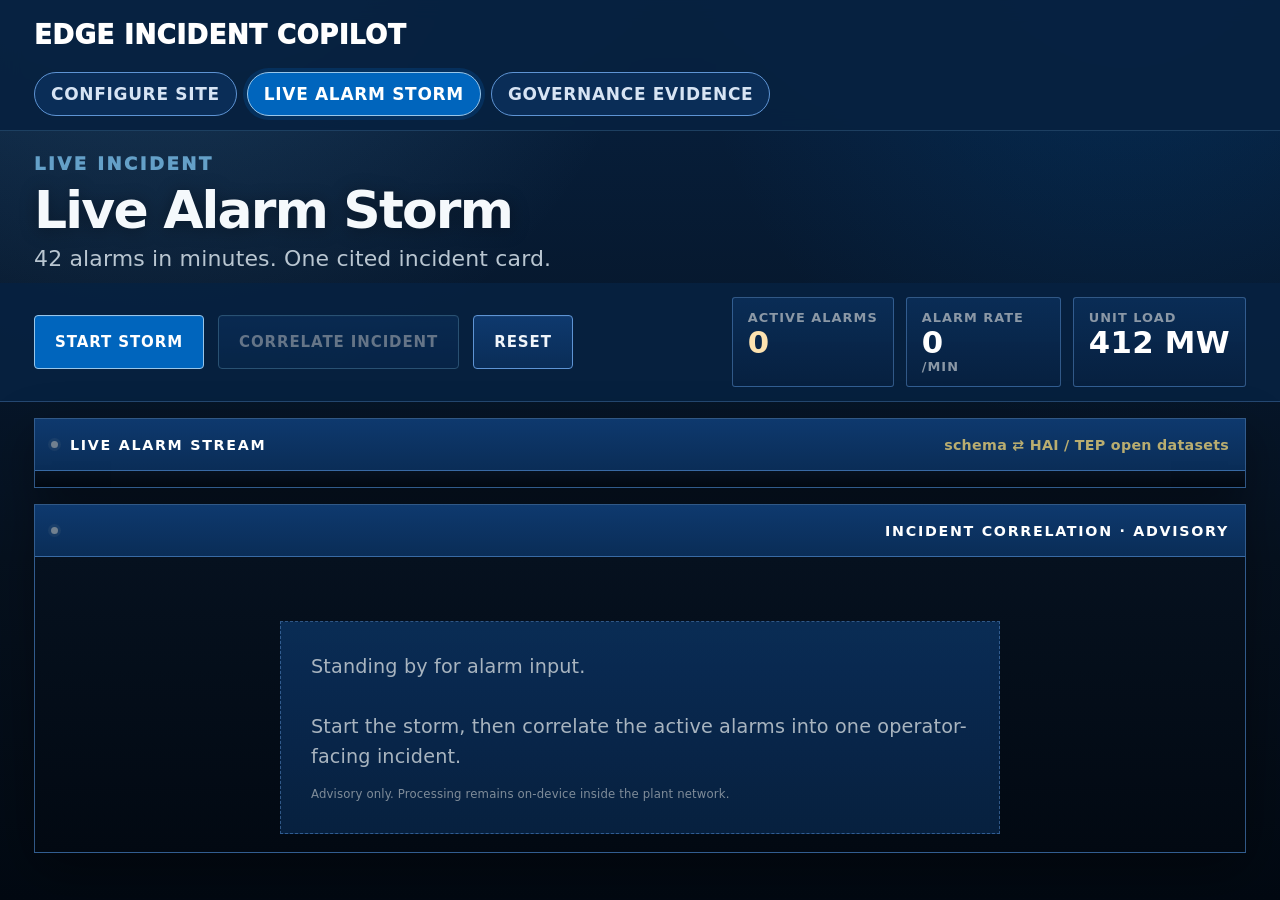
==== commit 776e5bc2: "Move config visuals into profile field rows Relocate site-profile/OT/context images from group heade" ====
--- a/alarm_storm_demo.html
+++ b/alarm_storm_demo.html
@@ -432,6 +432,21 @@
     line-height:1.35;
   }
   .secondaryReport b{color:#aeb8c2;}
+
+  .configurePage .profileVisualRow{
+    grid-template-columns:minmax(0,1fr) auto 190px;
+    min-height:132px;
+  }
+
+  @media (max-width:1500px){
+    .configurePage .profileVisualRow{grid-template-columns:minmax(0,1fr) auto 160px;}
+  }
+
+  @media (max-width:1180px){
+    .configurePage .profileVisualRow{grid-template-columns:1fr;}
+    .configurePage .profileFieldVisual{width:100%; max-width:260px;}
+    .configurePage .profileVisualRow .statusChip{justify-self:start;}
+  }
 
   @media (max-width:1100px){
     .toolbar{grid-template-columns:1fr 1fr 1fr;}
--- a/demo.css
+++ b/demo.css
@@ -422,3 +422,985 @@
 .statusHooks.statusHooksHidden{
   display:none !important;
 }
+
+/* Console pages: customer-facing configuration and governance panels. */
+.consoleShell{
+  position:relative;
+  z-index:1;
+  width:min(1780px, calc(100vw - 64px));
+  margin:0 auto;
+  padding:28px 0 40px;
+}
+.consoleHeader{
+  display:grid;
+  grid-template-columns:minmax(0,1fr) 420px;
+  gap:24px;
+  align-items:end;
+  margin-bottom:22px;
+}
+.consoleHeader h1{
+  margin:0;
+  color:#f5f9fc;
+  font-size:clamp(42px,3.5vw,54px);
+  line-height:1.02;
+  letter-spacing:-.035em;
+}
+.consoleHeader p{
+  margin:10px 0 0;
+  color:#b9c6d1;
+  font-size:22px;
+  line-height:1.3;
+}
+.consoleStatus{
+  min-height:94px;
+  padding:20px 22px;
+  border:1px solid rgba(78,112,84,.8);
+  background:linear-gradient(180deg,rgba(18,37,24,.88),rgba(11,18,24,.96));
+  box-shadow:var(--demo-shadow);
+}
+.consoleStatus.review{
+  border-color:rgba(128,86,46,.9);
+  background:linear-gradient(180deg,rgba(43,30,16,.9),rgba(11,18,24,.96));
+}
+.consoleStatus strong{
+  display:block;
+  color:#c9f0ca;
+  font-size:21px;
+  font-weight:950;
+  letter-spacing:.06em;
+  text-transform:uppercase;
+}
+.consoleStatus.review strong{color:#ffd29a;}
+.consoleStatus span{
+  display:block;
+  margin-top:8px;
+  color:#aebbc6;
+  font-size:18px;
+  line-height:1.25;
+}
+.panelLayout{
+  display:grid;
+  gap:18px;
+}
+.configLayout{
+  grid-template-columns:300px minmax(680px,1fr) 430px;
+  align-items:stretch;
+}
+.sideMenu,
+.configPanel,
+.readinessPanel,
+.operationalBoundary,
+.responsibilityPanel{
+  background:linear-gradient(180deg,rgba(17,26,35,.96),rgba(10,15,20,.98));
+  border:1px solid rgba(55,70,84,.82);
+  box-shadow:var(--demo-shadow);
+}
+.sideMenu{padding:18px;}
+.sideMenu h2,
+.panelHeading h2{
+  margin:0;
+  color:#edf4f8;
+  font-size:24px;
+  line-height:1.1;
+}
+.sideMenu h2{margin-bottom:14px;}
+.sideMenuItem{
+  display:flex;
+  align-items:center;
+  justify-content:space-between;
+  gap:12px;
+  min-height:58px;
+  padding:13px 14px;
+  margin-bottom:10px;
+  border:1px solid rgba(49,63,76,.72);
+  background:#0b1218;
+  color:#d8e3eb;
+}
+.sideMenuItem.active{
+  border-color:#6f9fbe;
+  background:linear-gradient(90deg,rgba(31,62,82,.8),rgba(11,18,24,.98));
+  box-shadow:inset 4px 0 0 #6f9fbe;
+}
+.sideMenuItem span{
+  font-size:19px;
+  font-weight:850;
+}
+.sideMenuItem b{
+  color:#9fceb2;
+  font-size:13px;
+  font-weight:950;
+  letter-spacing:.08em;
+  text-transform:uppercase;
+}
+.configPanel,
+.readinessPanel,
+.operationalBoundary,
+.responsibilityPanel{padding:20px;}
+.panelHeading{
+  display:flex;
+  align-items:center;
+  justify-content:space-between;
+  gap:14px;
+  margin-bottom:18px;
+}
+.fieldGroup{
+  padding:16px 0 18px;
+  border-top:1px solid rgba(43,55,68,.72);
+}
+.fieldGroup:first-of-type{border-top:0; padding-top:0;}
+.fieldGroup h3,
+.safetyMiniPanel h3,
+.subPanelTitle,
+.responsibilityGrid h3{
+  margin:0 0 12px;
+  color:#9db0bf;
+  font-size:16px;
+  font-weight:950;
+  letter-spacing:.12em;
+  text-transform:uppercase;
+}
+.fieldRow{
+  display:grid;
+  grid-template-columns:minmax(0,1fr) auto;
+  gap:14px;
+  align-items:center;
+  min-height:72px;
+  padding:12px 14px;
+  margin-bottom:10px;
+  border:1px solid rgba(38,50,62,.9);
+  background:rgba(7,12,17,.86);
+}
+.fieldRow.blocked{border-color:rgba(120,64,60,.85); background:rgba(31,14,15,.62);}
+.fieldLabel{
+  display:block;
+  margin-bottom:7px;
+  color:#8d9dab;
+  font-size:14px;
+  font-weight:950;
+  letter-spacing:.1em;
+  text-transform:uppercase;
+}
+.fieldValue{
+  display:block;
+  color:#edf5fa;
+  font-size:21px;
+  font-weight:760;
+  line-height:1.22;
+}
+.statusChip{
+  display:inline-flex;
+  align-items:center;
+  justify-content:center;
+  min-height:30px;
+  padding:6px 10px;
+  border:1px solid rgba(68,82,96,.85);
+  background:#101922;
+  color:#cad6df;
+  font-size:13px;
+  font-weight:950;
+  letter-spacing:.08em;
+  text-transform:uppercase;
+  white-space:nowrap;
+}
+.statusChip.local,
+.statusChip.approved,
+.statusChip.readOnly{
+  border-color:rgba(67,102,73,.9);
+  background:#102016;
+  color:#bde8bd;
+}
+.statusChip.locked,
+.statusChip.review{
+  border-color:rgba(128,86,46,.9);
+  background:#24170d;
+  color:#ffd09a;
+}
+.statusChip.blocked{
+  border-color:rgba(120,64,60,.95);
+  background:#251213;
+  color:#ffbbb4;
+}
+.readinessPanel .panelHeading{margin-bottom:14px;}
+.checkRow{
+  display:grid;
+  grid-template-columns:34px minmax(0,1fr) auto;
+  gap:10px;
+  align-items:center;
+  min-height:50px;
+  padding:10px 0;
+  border-bottom:1px solid rgba(35,46,57,.7);
+}
+.checkRow span{
+  display:flex;
+  align-items:center;
+  justify-content:center;
+  width:28px;
+  height:28px;
+  border-radius:50%;
+  background:#12321b;
+  color:#bde8bd;
+  font-size:18px;
+  font-weight:950;
+}
+.checkRow.blocked span{background:#3a1716; color:#ffbbb4;}
+.checkRow b{
+  color:#e0e9f0;
+  font-size:18px;
+  font-weight:800;
+}
+.checkRow em{
+  color:#9fceb2;
+  font-size:13px;
+  font-style:normal;
+  font-weight:950;
+  letter-spacing:.08em;
+  text-transform:uppercase;
+}
+.checkRow.blocked em{color:#ffbbb4;}
+.safetyMiniPanel{
+  margin-top:20px;
+  padding:16px;
+  border:1px solid rgba(120,64,60,.78);
+  background:rgba(31,14,15,.42);
+}
+.safetyMiniPanel p{
+  margin:0 0 14px;
+  color:#c8d3dc;
+  font-size:18px;
+  line-height:1.3;
+}
+.lockedList{
+  display:grid;
+  grid-template-columns:1fr;
+  gap:8px;
+}
+.lockedList span{
+  display:flex;
+  align-items:center;
+  min-height:36px;
+  padding:8px 10px;
+  border:1px solid rgba(120,64,60,.65);
+  background:#180d0e;
+  color:#ffbbb4;
+  font-size:16px;
+  font-weight:850;
+}
+.lockedList span::before{content:"LOCKED"; margin-right:10px; color:#ffd09a; font-size:11px; font-weight:950; letter-spacing:.08em;}
+.consoleCta{justify-content:flex-end; margin-top:18px;}
+.consoleCta .primaryCta,.consoleCta .secondaryCta{min-width:280px;}
+
+.governanceShell{padding-bottom:44px;}
+.operationalBoundary{padding:20px; margin-bottom:18px;}
+.toggleGrid{
+  display:grid;
+  grid-template-columns:repeat(5,minmax(0,1fr));
+  gap:12px;
+}
+.governanceToggle{
+  min-height:112px;
+  padding:16px;
+  border:1px solid rgba(55,70,84,.82);
+  background:#0b1218;
+}
+.governanceToggle span{
+  display:block;
+  width:54px;
+  height:28px;
+  margin-bottom:14px;
+  border-radius:999px;
+  border:1px solid rgba(78,95,110,.9);
+  background:#18222c;
+  position:relative;
+}
+.governanceToggle span::after{
+  content:"";
+  position:absolute;
+  top:5px;
+  left:5px;
+  width:16px;
+  height:16px;
+  border-radius:50%;
+  background:#6e7e8d;
+}
+.governanceToggle.on span{background:#12321b; border-color:#436649;}
+.governanceToggle.on span::after{left:31px; background:#bde8bd;}
+.governanceToggle.off span::after{background:#ffbbb4;}
+.governanceToggle.blocked span{background:#3a1716; border-color:#78403c;}
+.governanceToggle.blocked span::after{left:31px; background:#ffbbb4;}
+.governanceToggle.review span{background:#34200d; border-color:#80562e;}
+.governanceToggle.review span::after{left:31px; background:#ffd09a;}
+.governanceToggle b{
+  display:block;
+  color:#edf4f8;
+  font-size:16px;
+  font-weight:950;
+  line-height:1.18;
+}
+.governanceToggle em{
+  display:block;
+  margin-top:8px;
+  color:#9fceb2;
+  font-size:14px;
+  font-style:normal;
+  font-weight:950;
+  letter-spacing:.08em;
+}
+.governanceToggle.blocked em,.governanceToggle.off em{color:#ffbbb4;}
+.governanceToggle.review em{color:#ffd09a;}
+.governanceLayout{
+  display:grid;
+  grid-template-columns:minmax(0,1.05fr) minmax(620px,.95fr);
+  gap:18px;
+  align-items:start;
+}
+.evidenceColumn{display:grid; gap:18px;}
+.compactPanel{padding:20px;}
+.controlDiagram{
+  display:grid;
+  grid-template-columns:1.25fr auto 1fr auto 1.1fr auto 1fr auto 1fr;
+  gap:8px;
+  align-items:center;
+}
+.controlDiagram div{
+  min-height:76px;
+  display:flex;
+  align-items:center;
+  justify-content:center;
+  padding:12px;
+  border:1px solid rgba(55,70,84,.82);
+  background:#0b1218;
+  color:#e6eef5;
+  font-size:17px;
+  font-weight:900;
+  text-align:center;
+  line-height:1.18;
+}
+.controlDiagram span{
+  color:#e39a52;
+  font-size:24px;
+  font-weight:950;
+}
+.blockedPath{
+  display:flex;
+  align-items:center;
+  justify-content:space-between;
+  gap:16px;
+  margin-top:14px;
+  padding:14px 16px;
+  border:1px solid rgba(120,64,60,.9);
+  background:#251213;
+}
+.blockedPath b{
+  color:#ffbbb4;
+  font-size:20px;
+}
+.blockedPath span{
+  color:#ffd09a;
+  font-size:14px;
+  font-weight:950;
+  letter-spacing:.08em;
+  text-transform:uppercase;
+}
+.auditRecord{
+  display:grid;
+  grid-template-columns:repeat(2,minmax(0,1fr));
+  gap:10px;
+}
+.auditRecord div{
+  min-height:70px;
+  padding:12px;
+  border:1px solid rgba(38,50,62,.9);
+  background:#071016;
+}
+.auditRecord b{
+  display:block;
+  margin-bottom:7px;
+  color:#8d9dab;
+  font-size:13px;
+  letter-spacing:.1em;
+  text-transform:uppercase;
+}
+.auditRecord span{
+  color:#edf5fa;
+  font-size:19px;
+  font-weight:760;
+  line-height:1.2;
+}
+.governanceMatrix{
+  display:grid;
+  border:1px solid rgba(38,50,62,.9);
+}
+.matrixRow{
+  display:grid;
+  grid-template-columns:190px minmax(0,1fr) 170px;
+  gap:14px;
+  align-items:center;
+  min-height:76px;
+  padding:12px 14px;
+  border-bottom:1px solid rgba(38,50,62,.9);
+  background:#071016;
+}
+.matrixRow:last-child{border-bottom:0;}
+.matrixRow.head{
+  min-height:44px;
+  background:#121c25;
+  color:#9db0bf;
+  text-transform:uppercase;
+  letter-spacing:.08em;
+}
+.matrixRow b{
+  color:#edf4f8;
+  font-size:17px;
+  line-height:1.2;
+}
+.matrixRow.head b{font-size:13px; color:#9db0bf;}
+.matrixRow span{
+  color:#c8d3dc;
+  font-size:17px;
+  line-height:1.25;
+}
+.matrixRow em{
+  color:#ffd09a;
+  font-size:14px;
+  font-style:normal;
+  font-weight:950;
+  letter-spacing:.04em;
+}
+.responsibilityPanel{margin-top:18px; padding:20px;}
+.responsibilityGrid{
+  display:grid;
+  grid-template-columns:1fr 1fr;
+  gap:18px;
+}
+.responsibilityGrid > div{
+  padding:16px;
+  border:1px solid rgba(38,50,62,.9);
+  background:#071016;
+}
+.responsibilityGrid span{
+  display:inline-flex;
+  margin:0 8px 8px 0;
+  padding:9px 11px;
+  border:1px solid rgba(55,70,84,.82);
+  background:#101922;
+  color:#d9e4ec;
+  font-size:17px;
+  font-weight:800;
+}
+.consoleClose{
+  margin-top:18px;
+  font-size:26px;
+  box-shadow:none;
+}
+
+@media (max-width:1500px){
+  .configLayout{grid-template-columns:260px minmax(0,1fr);}
+  .readinessPanel{grid-column:1 / -1;}
+  .toggleGrid{grid-template-columns:repeat(3,minmax(0,1fr));}
+  .governanceLayout{grid-template-columns:1fr;}
+}
+@media (max-width:980px){
+  .consoleShell{width:min(100% - 28px,1780px); padding-top:22px;}
+  .consoleHeader{grid-template-columns:1fr;}
+  .configLayout{grid-template-columns:1fr;}
+  .toggleGrid,.responsibilityGrid,.auditRecord{grid-template-columns:1fr;}
+  .controlDiagram{grid-template-columns:1fr;}
+  .controlDiagram span{display:none;}
+  .matrixRow{grid-template-columns:1fr; gap:7px;}
+}
+
+/* Demo-day visibility and lightweight interactions. */
+.sideMenuItem,
+.governanceToggle{
+  font-family:inherit;
+  text-align:left;
+  cursor:pointer;
+  transition:transform .16s ease, border-color .16s ease, background .16s ease, box-shadow .16s ease;
+}
+.sideMenuItem:hover,
+.governanceToggle:hover{
+  transform:translateY(-1px);
+  border-color:#6f9fbe;
+  background:#101b24;
+}
+.sideMenuItem:focus-visible,
+.governanceToggle:focus-visible,
+.primaryCta:focus-visible,
+.secondaryCta:focus-visible{
+  outline:3px solid rgba(111,178,223,.9);
+  outline-offset:3px;
+}
+.fieldGroup.activeGroup,
+.readinessPanel.activeGroup{
+  border-color:rgba(111,178,223,.95);
+  box-shadow:0 0 0 3px rgba(111,178,223,.16), var(--demo-shadow);
+}
+.fieldGroup.activeGroup h3::after,
+.readinessPanel.activeGroup .panelHeading h2::after{
+  content:" SELECTED";
+  margin-left:10px;
+  color:#6fb2df;
+  font-size:12px;
+  letter-spacing:.1em;
+}
+.governanceToggle.active{
+  border-color:#6f9fbe;
+  box-shadow:0 0 0 3px rgba(111,178,223,.16);
+}
+.controlDetail{
+  margin-top:14px;
+  min-height:64px;
+  padding:16px 18px;
+  border:1px solid rgba(63,83,100,.9);
+  background:rgba(7,16,22,.9);
+  color:#dce8f0;
+  font-size:20px;
+  font-weight:740;
+  line-height:1.32;
+}
+.consoleHeader h1,
+.alarmPageHero h1,
+.demoHero h1{
+  text-shadow:0 2px 18px rgba(0,0,0,.38);
+}
+.primaryCta{
+  position:relative;
+  overflow:hidden;
+}
+.primaryCta::after{
+  content:"";
+  position:absolute;
+  inset:0;
+  transform:translateX(-120%);
+  background:linear-gradient(90deg,transparent,rgba(255,255,255,.22),transparent);
+  animation:ctaSweep 3.8s ease-in-out infinite;
+}
+@keyframes ctaSweep{
+  0%,55%{transform:translateX(-120%);} 75%,100%{transform:translateX(120%);}
+}
+@media (prefers-reduced-motion:reduce){
+  .primaryCta::after{animation:none; display:none;}
+  .sideMenuItem,.governanceToggle{transition:none;}
+}
+
+/* GitHub Pages / browser viewport fix: keep the configure console complete and visible. */
+body.demoPage{
+  overflow-x:hidden;
+}
+.configurePage .consoleShell{
+  width:min(1840px, calc(100vw - 40px));
+  padding:22px 0 28px;
+}
+.configurePage .consoleHeader{
+  grid-template-columns:minmax(0,1fr) 390px;
+  margin-bottom:16px;
+}
+.configurePage .consoleHeader h1{font-size:clamp(40px,3vw,50px);}
+.configurePage .consoleHeader p{font-size:20px;}
+.configurePage .consoleStatus{
+  min-height:78px;
+  padding:16px 18px;
+}
+.configurePage .consoleStatus strong{font-size:18px;}
+.configurePage .consoleStatus span{font-size:16px;}
+.configurePage .configLayout{
+  grid-template-columns:250px minmax(560px,1fr) 360px;
+  gap:14px;
+}
+.configurePage .sideMenu,
+.configurePage .configPanel,
+.configurePage .readinessPanel{
+  padding:16px;
+}
+.configurePage .sideMenu h2,
+.configurePage .panelHeading h2{font-size:22px;}
+.configurePage .sideMenuItem{
+  min-height:48px;
+  margin-bottom:8px;
+  padding:10px 12px;
+}
+.configurePage .sideMenuItem span{font-size:17px;}
+.configurePage .sideMenuItem b{font-size:12px;}
+.configurePage .panelHeading{margin-bottom:12px;}
+.configurePage .fieldGroup{
+  padding:10px 0 12px;
+}
+.configurePage .fieldGroup h3,
+.configurePage .safetyMiniPanel h3{
+  margin-bottom:8px;
+  font-size:14px;
+}
+.configurePage .fieldRow{
+  min-height:56px;
+  margin-bottom:7px;
+  padding:9px 11px;
+}
+.configurePage .fieldLabel{
+  margin-bottom:4px;
+  font-size:12px;
+}
+.configurePage .fieldValue{font-size:18px;}
+.configurePage .statusChip{
+  min-height:26px;
+  padding:5px 8px;
+  font-size:11px;
+}
+.configurePage .checkRow{
+  min-height:42px;
+  padding:7px 0;
+}
+.configurePage .checkRow span{
+  width:24px;
+  height:24px;
+  font-size:15px;
+}
+.configurePage .checkRow b{font-size:16px;}
+.configurePage .checkRow em{font-size:11px;}
+.configurePage .safetyMiniPanel{
+  margin-top:12px;
+  padding:12px;
+}
+.configurePage .safetyMiniPanel p{font-size:16px; margin-bottom:10px;}
+.configurePage .lockedList{
+  grid-template-columns:1fr 1fr;
+  gap:6px;
+}
+.configurePage .lockedList span{
+  min-height:30px;
+  padding:6px 8px;
+  font-size:14px;
+}
+.configurePage .consoleCta{
+  margin-top:14px;
+}
+.configurePage .primaryCta{
+  min-height:56px;
+  font-size:19px;
+}
+
+@media (max-width:1500px){
+  .configurePage .consoleShell{width:min(1460px, calc(100vw - 28px));}
+  .configurePage .configLayout{
+    grid-template-columns:220px minmax(500px,1fr) 330px;
+    gap:12px;
+  }
+  .configurePage .readinessPanel{grid-column:auto;}
+  .configurePage .sideMenuItem span{font-size:16px;}
+  .configurePage .fieldValue{font-size:17px;}
+  .configurePage .checkRow b{font-size:15px;}
+}
+@media (max-width:1180px){
+  .configurePage .configLayout{grid-template-columns:1fr;}
+  .configurePage .lockedList{grid-template-columns:1fr;}
+}
+
+/* Noise removal pass: keep only controls, evidence, and navigation. */
+.startShell{
+  position:relative;
+  z-index:1;
+  min-height:calc(100vh - 150px);
+  display:flex;
+  align-items:center;
+  justify-content:center;
+  padding:40px;
+}
+.startOnly{
+  min-width:min(720px, calc(100vw - 80px));
+  min-height:82px;
+  font-size:28px;
+}
+.compactSafety{
+  border-color:rgba(80,96,112,.8);
+  background:rgba(7,16,22,.82);
+}
+.safetyStatus{
+  display:grid;
+  gap:8px;
+}
+.safetyStatus b{
+  color:#bde8bd;
+  font-size:18px;
+  font-weight:950;
+  letter-spacing:.12em;
+}
+.safetyStatus span{
+  color:#d6e1e9;
+  font-size:16px;
+  font-weight:760;
+  line-height:1.25;
+}
+.governanceShell .governanceLayout{
+  grid-template-columns:1fr;
+}
+.governanceShell .evidenceColumn{
+  grid-template-columns:1fr 1fr;
+  align-items:start;
+}
+.governanceShell .consoleHeader{
+  margin-bottom:16px;
+}
+.governanceShell .operationalBoundary{
+  margin-bottom:14px;
+}
+@media (max-width:1300px){
+  .governanceShell .evidenceColumn{grid-template-columns:1fr;}
+}
+
+/* TUM theme pass. Color source: lnksz TUM color gist, using TUM Blue/DarkBlue/LightBlue plus restrained emphasis colors. */
+:root{
+  --demo-bg:#06111f;
+  --demo-bg-2:#072140;
+  --demo-panel:#0a2d57;
+  --demo-panel-2:#0e396e;
+  --demo-line:#14519a;
+  --demo-line-soft:#0f3a66;
+  --demo-text:#f0f5fa;
+  --demo-muted:#c2d7ef;
+  --demo-blue:#0065bd;
+  --demo-green:#a2ad00;
+  --demo-red:#e37222;
+  --demo-orange:#e37222;
+  --demo-yellow:#fed702;
+  --demo-shadow:0 24px 70px rgba(0,0,0,.34);
+}
+body.demoPage,
+body.presentationPage{
+  background:
+    radial-gradient(circle at 12% -8%, rgba(100,160,200,.24), transparent 34%),
+    radial-gradient(circle at 88% 2%, rgba(0,101,189,.18), transparent 30%),
+    linear-gradient(180deg,#072140 0%,#06111f 68%,#020912 100%);
+}
+body.demoPage::before,
+body.presentationPage::before{opacity:.12;}
+.demoNav{background:rgba(7,33,64,.94); border-bottom-color:rgba(100,160,200,.24);}
+.demoBrand{color:#ffffff;}
+.stepPill{background:#0a2d57; border-color:#5e94d4; color:#d7e4f4;}
+.stepPill.active{background:#0065bd; border-color:#98c6ea; color:#ffffff; box-shadow:0 0 0 4px rgba(0,101,189,.22);}
+.heroKicker{color:#64a0c8;}
+.primaryCta{background:#0065bd; border-color:#98c6ea; color:#ffffff;}
+.secondaryCta{background:#0a2d57; border-color:#5e94d4; color:#f0f5fa;}
+.consoleStatus{border-color:rgba(162,173,0,.78); background:linear-gradient(180deg,rgba(36,55,44,.86),rgba(7,33,64,.96));}
+.consoleStatus strong{color:#e9f1cb;}
+.consoleStatus.review{border-color:rgba(100,160,200,.85); background:linear-gradient(180deg,rgba(10,45,87,.96),rgba(7,33,64,.96));}
+.consoleStatus.review strong{color:#ffffff;}
+.sideMenu,.configPanel,.readinessPanel,.operationalBoundary,.responsibilityPanel{background:linear-gradient(180deg,rgba(10,45,87,.96),rgba(7,33,64,.98)); border-color:rgba(94,148,212,.55);}
+.sideMenuItem,.fieldRow,.auditRecord div,.responsibilityGrid > div,.controlDiagram div,.governanceMatrix,.matrixRow{background:rgba(6,17,31,.76); border-color:rgba(94,148,212,.38);}
+.sideMenuItem.active{border-color:#64a0c8; background:linear-gradient(90deg,rgba(0,101,189,.38),rgba(6,17,31,.92)); box-shadow:inset 4px 0 0 #64a0c8;}
+.sideMenuItem b,.checkRow em,.governanceToggle em{color:#d8e5a4;}
+.fieldValue,.checkRow b,.matrixRow b,.auditRecord span{color:#ffffff;}
+.statusChip.local,.statusChip.approved,.statusChip.readOnly{border-color:rgba(162,173,0,.85); background:rgba(56,69,19,.72); color:#e9f1cb;}
+.statusChip.locked,.statusChip.review{border-color:rgba(100,160,200,.85); background:rgba(10,45,87,.9); color:#d7e4f4;}
+.statusChip.blocked{border-color:rgba(227,114,34,.9); background:rgba(74,36,17,.75); color:#fce2b0;}
+.fieldRow.blocked{border-color:rgba(227,114,34,.75); background:rgba(74,36,17,.32);}
+.checkRow span{background:#384513; color:#e9f1cb;}
+.checkRow.blocked span{background:#4a2411; color:#fce2b0;}
+.compactSafety{border-color:rgba(100,160,200,.55); background:rgba(6,17,31,.72);}
+.safetyStatus b{color:#e9f1cb;}
+.governanceToggle{background:rgba(6,17,31,.78); border-color:rgba(94,148,212,.5); color:#f0f5fa;}
+.governanceToggle.active{border-color:#64a0c8; box-shadow:0 0 0 3px rgba(100,160,200,.18);}
+.governanceToggle.on span{background:#384513; border-color:#a2ad00;}
+.governanceToggle.on span::after{background:#e9f1cb;}
+.governanceToggle.blocked span,.governanceToggle.off span{background:#4a2411; border-color:#e37222;}
+.governanceToggle.blocked span::after,.governanceToggle.off span::after{background:#fce2b0;}
+.governanceToggle.review span{background:#0e396e; border-color:#64a0c8;}
+.governanceToggle.review span::after{background:#c2d7ef;}
+.governanceToggle.blocked em,.governanceToggle.off em{color:#fce2b0;}
+.governanceToggle.review em{color:#c2d7ef;}
+.controlDetail{background:rgba(6,17,31,.82); border-color:rgba(94,148,212,.45); color:#d7e4f4;}
+.blockedPath{background:rgba(74,36,17,.42); border-color:rgba(227,114,34,.82);}
+.blockedPath b{color:#fce2b0;}
+.blockedPath span{color:#fed702;}
+
+/* Config visuals. */
+.fieldGroupHeader{
+  margin-bottom:10px;
+}
+.fieldGroupHeader h3{margin:0;}
+
+/* Governance requested layout: low-noise 55/45 console body. */
+.governanceTwoCol{
+  grid-template-columns:minmax(0,55fr) minmax(460px,45fr) !important;
+  gap:16px;
+}
+.governanceTwoCol .evidenceColumn{
+  display:grid;
+  grid-template-columns:1fr;
+  gap:14px;
+}
+.compactMapping{padding:20px;}
+.mappingList{display:grid; gap:10px;}
+.mappingList div{
+  display:grid;
+  grid-template-columns:190px minmax(0,1fr);
+  gap:12px;
+  align-items:center;
+  min-height:58px;
+  padding:10px 12px;
+  border:1px solid rgba(94,148,212,.38);
+  background:rgba(6,17,31,.76);
+}
+.mappingList b{color:#ffffff; font-size:17px; line-height:1.15;}
+.mappingList span{color:#c2d7ef; font-size:16px; line-height:1.2;}
+.responsibilityBar{
+  display:grid;
+  grid-template-columns:1fr 1fr;
+  gap:14px;
+  margin-top:14px;
+}
+.responsibilityBar div{
+  display:grid;
+  grid-template-columns:auto minmax(0,1fr);
+  gap:14px;
+  align-items:center;
+  min-height:58px;
+  padding:12px 14px;
+  border:1px solid rgba(94,148,212,.48);
+  background:rgba(10,45,87,.82);
+}
+.responsibilityBar b{color:#ffffff; font-size:18px; text-transform:uppercase; letter-spacing:.06em;}
+.responsibilityBar span{color:#c2d7ef; font-size:17px;}
+@media (max-width:1300px){
+  .governanceTwoCol{grid-template-columns:1fr !important;}
+  .responsibilityBar{grid-template-columns:1fr;}
+}
+
+/* Visibility pass: larger config visuals. */
+.configurePage .fieldRow{min-height:52px;}
+.configurePage .profileVisualRow{
+  grid-template-columns:minmax(0,1fr) 190px auto;
+  min-height:132px;
+}
+.profileFieldVisual{
+  width:190px;
+  height:108px;
+  object-fit:cover;
+  border:1px solid rgba(152,198,234,.72);
+  background:#06111f;
+  box-shadow:0 10px 26px rgba(0,0,0,.26);
+}
+@media (max-width:1500px){
+  .configurePage .profileVisualRow{grid-template-columns:minmax(0,1fr) 160px auto;}
+  .profileFieldVisual{width:160px; height:96px;}
+}
+@media (max-width:1180px){
+  .configurePage .profileVisualRow{grid-template-columns:1fr;}
+  .profileFieldVisual{width:min(100%,520px); height:auto; aspect-ratio:16/9;}
+  .configurePage .profileVisualRow .statusChip{justify-self:start;}
+}
+
+/* TUM theme for the existing alarm storm page. CSS-only: preserves all IDs and JS behavior. */
+body.alarmDemo{
+  background:
+    radial-gradient(circle at 12% -12%, rgba(100,160,200,.23), transparent 34%),
+    radial-gradient(circle at 88% 0%, rgba(0,101,189,.18), transparent 30%),
+    linear-gradient(180deg,#072140 0%,#06111f 62%,#020912 100%) !important;
+}
+body.alarmDemo::before{opacity:.12;}
+.alarmDemo .toolbar{
+  background:rgba(7,33,64,.94);
+  border-bottom-color:rgba(94,148,212,.35);
+}
+.alarmDemo button{
+  background:linear-gradient(180deg,#0e396e,#0a2d57);
+  border-color:#5e94d4;
+  color:#f0f5fa;
+}
+.alarmDemo button:hover{border-color:#98c6ea; background:linear-gradient(180deg,#14519a,#0e396e);}
+.alarmDemo #btnStorm{
+  border-color:#98c6ea;
+  background:#0065bd;
+  color:#ffffff;
+}
+.alarmDemo #btnCorrelate{
+  border-color:#64a0c8;
+  color:#ffffff;
+}
+.alarmDemo #btnCorrelate.pulse{animation:tumPulse 1.3s infinite;}
+@keyframes tumPulse{0%,100%{box-shadow:0 0 0 0 rgba(100,160,200,.42);}50%{box-shadow:0 0 0 8px rgba(100,160,200,0);}}
+.alarmDemo .stats span,
+.alarmDemo .alarmPanel,
+.alarmDemo .incidentPanel,
+.alarmDemo .placeholder,
+.alarmDemo .spinner,
+.alarmDemo .card{
+  background:linear-gradient(180deg,rgba(10,45,87,.96),rgba(7,33,64,.98));
+  border-color:rgba(94,148,212,.48);
+}
+.alarmDemo .stats b,
+.alarmDemo .panelTitle,
+.alarmDemo .alarm .tag{color:#ffffff;}
+.alarmDemo .stats .alarmcount b{color:#fce2b0;}
+.alarmDemo .panelTitle{
+  background:linear-gradient(180deg,#0e396e,#0a2d57);
+  border-bottom-color:rgba(94,148,212,.55);
+}
+.alarmDemo #alarmList,
+.alarmDemo #incidentBody{background:linear-gradient(180deg,#06111f,#020912);}
+.alarmDemo .alarm{
+  background:rgba(6,17,31,.86);
+  border-color:rgba(94,148,212,.26);
+  border-left-color:#5e94d4;
+}
+.alarmDemo .alarm.CRITICAL{
+  background:linear-gradient(90deg,rgba(227,114,34,.44),rgba(6,17,31,.96));
+  border-left-color:#e37222;
+  border-color:rgba(227,114,34,.8);
+  box-shadow:0 0 0 1px rgba(227,114,34,.16);
+}
+.alarmDemo .alarm.CRITICAL .sev{color:#fce2b0;}
+.alarmDemo .alarm.HIGH{
+  background:linear-gradient(90deg,rgba(0,101,189,.34),rgba(6,17,31,.94));
+  border-left-color:#64a0c8;
+  border-color:rgba(100,160,200,.55);
+}
+.alarmDemo .alarm.HIGH .sev{color:#c2d7ef;}
+.alarmDemo .alarm.MEDIUM{
+  background:linear-gradient(90deg,rgba(162,173,0,.22),rgba(6,17,31,.94));
+  border-left-color:#a2ad00;
+  border-color:rgba(162,173,0,.42);
+}
+.alarmDemo .alarm.MEDIUM .sev{color:#e9f1cb;}
+.alarmDemo .alarm.LOW .sev{color:#98c6ea;}
+.alarmDemo .card h2{
+  background:linear-gradient(90deg,#0065bd,#0a2d57);
+  border-bottom-color:#5e94d4;
+  border-left-color:#64a0c8;
+  color:#ffffff;
+}
+.alarmDemo .card .meta,
+.alarmDemo .secondaryReport,
+.alarmDemo .resultCta{background:#06111f; border-color:rgba(94,148,212,.28); color:#c2d7ef;}
+.alarmDemo .rootcause{
+  border-color:#64a0c8;
+  border-left-color:#0065bd;
+  background:linear-gradient(90deg,rgba(0,101,189,.36),rgba(6,17,31,.98));
+  color:#ffffff;
+}
+.alarmDemo .rootcause b{color:#ffffff;}
+.alarmDemo .conf{
+  background:#0a2d57;
+  color:#d7e4f4;
+  border-color:#64a0c8;
+}
+.alarmDemo .chain::before{background:linear-gradient(180deg,#0065bd,#64a0c8 48%,#a2ad00);}
+.alarmDemo .chain .node{background:#64a0c8; box-shadow:0 0 0 2px rgba(100,160,200,.55);}
+.alarmDemo .chain li:first-child .node{background:#0065bd; box-shadow:0 0 0 3px rgba(0,101,189,.35),0 0 22px rgba(100,160,200,.28);}
+.alarmDemo .chain .event,
+.alarmDemo .cite{
+  background:rgba(6,17,31,.82);
+  border-color:rgba(94,148,212,.42);
+  border-left-color:#64a0c8;
+  color:#d7e4f4;
+}
+.alarmDemo .chain li:first-child .event{
+  background:linear-gradient(90deg,rgba(0,101,189,.36),rgba(6,17,31,.98));
+  border-color:#64a0c8;
+  border-left-color:#0065bd;
+  color:#ffffff;
+}
+.alarmDemo .actions li{
+  background:rgba(56,69,19,.42);
+  border-color:rgba(162,173,0,.55);
+  color:#e9f1cb;
+}
+.alarmDemo .actions li::before{background:#a2ad00;}
